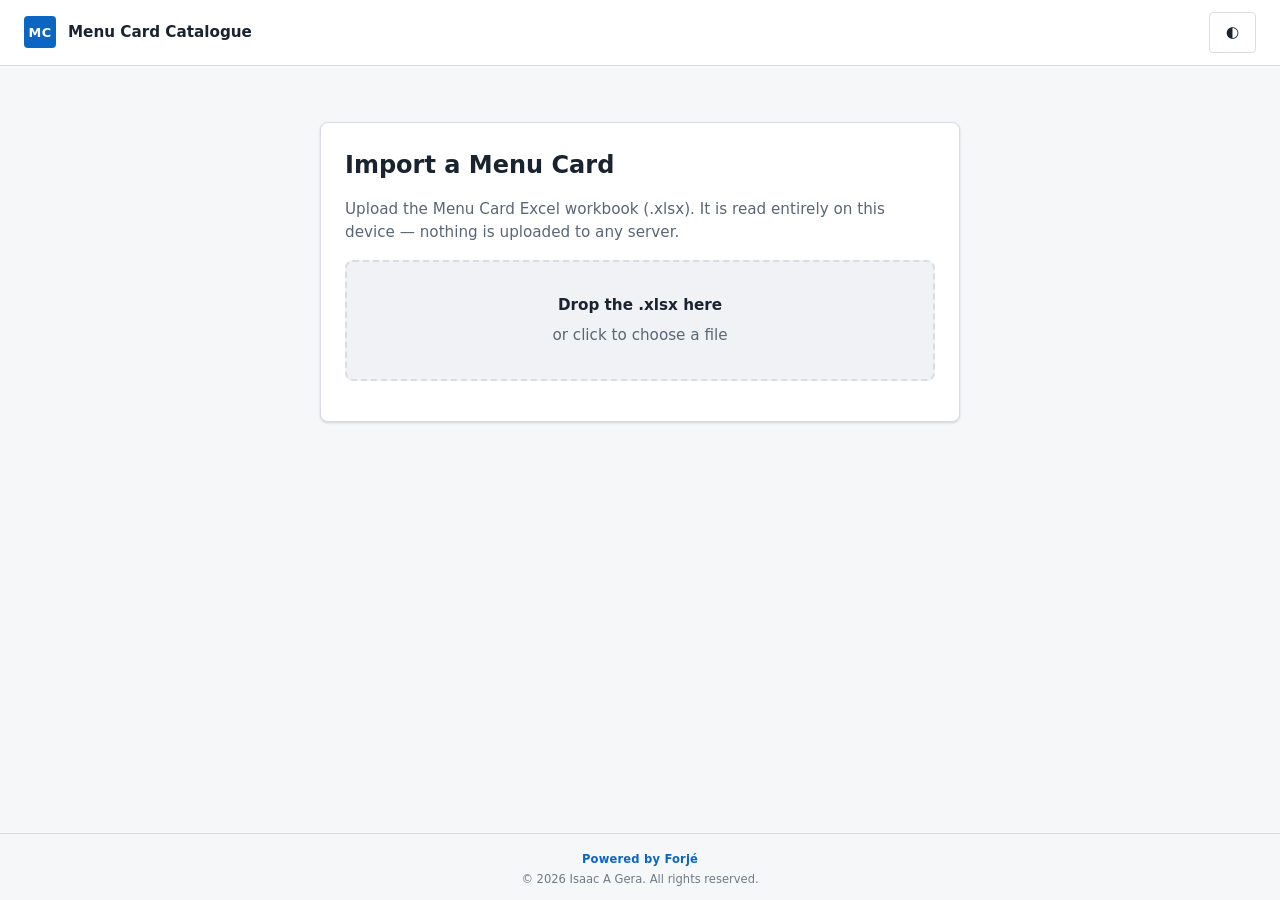
==== index.html @ 1cf1919e "Initial commit — Menu Card Catalogue v1 (standalone PWA)" ====
<!DOCTYPE html>
<html lang="en" data-theme="">
<head>
  <meta charset="UTF-8" />
  <meta name="viewport" content="width=device-width, initial-scale=1, viewport-fit=cover" />
  <meta name="theme-color" content="#0a66c2" />
  <meta name="description" content="Import a middleware Menu Card workbook and browse the Product Catalogue. Runs entirely on your device." />
  <title>Menu Card Catalogue</title>
  <link rel="manifest" href="./manifest.webmanifest" />
  <link rel="icon" href="./icons/icon.svg" type="image/svg+xml" />
  <link rel="apple-touch-icon" href="./icons/icon.svg" />
  <link rel="stylesheet" href="./styles/tokens.css" />
  <link rel="stylesheet" href="./styles/app.css" />
</head>
<body>
  <header class="app-header">
    <div class="app-header-left">
      <span class="app-logo" aria-hidden="true">MC</span>
      <span class="app-title">Menu Card Catalogue</span>
    </div>
    <div class="app-header-right">
      <button id="theme-toggle" class="btn-ghost" type="button" title="Toggle light / dark" aria-label="Toggle light or dark theme">◐</button>
    </div>
  </header>

  <main id="view" class="app-main">Loading…</main>

  <footer class="app-footer no-print">
    <span class="app-footer-brand">Powered by Forjé</span>
    <span class="app-footer-copy">&copy; 2026 Isaac A Gera. All rights reserved.</span>
  </footer>

  <script type="module" src="./js/app.js"></script>
</body>
</html>
---- styles/tokens.css ----
/* Design tokens — colour, spacing, radius, shadow, motion. Light + dark via
   prefers-color-scheme + manual toggle; honours reduced-motion. Shared with the MDP look. */

:root {
  --bg: #f6f7f9;
  --surface: #ffffff;
  --surface-2: #f0f2f5;
  --border: #d9dde3;
  --text: #1a2430;
  --text-light: #5a6675;
  --muted: #8a94a3;

  --primary: #0a66c2;
  --primary-hover: #0954a0;
  --primary-contrast: #ffffff;

  --success: #1f8a4c;
  --warning: #b8860b;
  --danger: #c0392b;

  --space-1: 0.25rem;
  --space-2: 0.5rem;
  --space-3: 0.75rem;
  --space-4: 1rem;
  --space-5: 1.5rem;
  --space-6: 2rem;

  --radius-sm: 4px;
  --radius: 8px;
  --radius-lg: 12px;
  --shadow-1: 0 1px 2px rgba(16, 24, 40, 0.06), 0 1px 3px rgba(16, 24, 40, 0.1);
  --shadow-2: 0 4px 8px rgba(16, 24, 40, 0.08), 0 2px 4px rgba(16, 24, 40, 0.06);

  --font-sans: 'Segoe UI', system-ui, -apple-system, Roboto, Helvetica, Arial, sans-serif;
  --fs-sm: 0.82rem;
  --fs-base: 0.95rem;
  --fs-lg: 1.15rem;
  --fs-xl: 1.5rem;

  --transition: 160ms ease-out;
}

@media (prefers-color-scheme: dark) {
  :root:not([data-theme='light']) {
    --bg: #12171e;
    --surface: #1a212b;
    --surface-2: #222b36;
    --border: #2e3844;
    --text: #e8edf3;
    --text-light: #a9b4c0;
    --muted: #76828f;
    --primary: #4a9eea;
    --primary-hover: #68b0f0;
    --primary-contrast: #0b1016;
    --shadow-1: 0 1px 2px rgba(0, 0, 0, 0.3), 0 1px 3px rgba(0, 0, 0, 0.4);
    --shadow-2: 0 4px 8px rgba(0, 0, 0, 0.35), 0 2px 4px rgba(0, 0, 0, 0.3);
  }
}

:root[data-theme='dark'] {
  --bg: #12171e;
  --surface: #1a212b;
  --surface-2: #222b36;
  --border: #2e3844;
  --text: #e8edf3;
  --text-light: #a9b4c0;
  --muted: #76828f;
  --primary: #4a9eea;
  --primary-hover: #68b0f0;
  --primary-contrast: #0b1016;
  --shadow-1: 0 1px 2px rgba(0, 0, 0, 0.3), 0 1px 3px rgba(0, 0, 0, 0.4);
  --shadow-2: 0 4px 8px rgba(0, 0, 0, 0.35), 0 2px 4px rgba(0, 0, 0, 0.3);
}

@media (prefers-reduced-motion: reduce) {
  :root { --transition: 0ms; }
}
---- styles/app.css ----
/* Menu Card Catalogue — app styles. Mobile-friendly; table collapses to cards on narrow screens. */

* { box-sizing: border-box; }
html, body { margin: 0; padding: 0; }
body {
  font-family: var(--font-sans);
  font-size: var(--fs-base);
  color: var(--text);
  background: var(--bg);
  line-height: 1.5;
  min-height: 100vh;
  display: flex;
  flex-direction: column;
}

h1 { font-size: var(--fs-xl); margin: 0 0 var(--space-2); }
h2 { font-size: var(--fs-lg); }
.muted { color: var(--text-light); }
.form-error { color: var(--danger); }

/* ---- header ---- */
.app-header {
  display: flex; align-items: center; justify-content: space-between;
  gap: var(--space-3);
  padding: var(--space-3) var(--space-5);
  background: var(--surface);
  border-bottom: 1px solid var(--border);
  position: sticky; top: 0; z-index: 10;
}
.app-header-left { display: flex; align-items: center; gap: var(--space-3); }
.app-logo {
  display: inline-grid; place-items: center;
  width: 32px; height: 32px; border-radius: var(--radius-sm);
  background: var(--primary); color: var(--primary-contrast);
  font-weight: 700; font-size: 0.8rem; letter-spacing: 0.5px;
}
.app-title { font-weight: 600; }

.app-main {
  flex: 1;
  width: 100%; max-width: 1200px;
  margin: 0 auto;
  padding: var(--space-5);
}

/* ---- buttons ---- */
.btn-primary, .btn-ghost {
  font: inherit; cursor: pointer;
  padding: var(--space-2) var(--space-4);
  border-radius: var(--radius-sm);
  border: 1px solid transparent;
  transition: background var(--transition), border-color var(--transition), transform var(--transition);
}
.btn-primary { background: var(--primary); color: var(--primary-contrast); }
.btn-primary:hover { background: var(--primary-hover); }
.btn-primary:disabled { opacity: 0.6; cursor: default; }
.btn-ghost { background: transparent; color: var(--text); border-color: var(--border); }
.btn-ghost:hover { border-color: var(--primary); color: var(--primary); }
:focus-visible { outline: 2px solid var(--primary); outline-offset: 2px; }

/* ---- card ---- */
.card {
  background: var(--surface);
  border: 1px solid var(--border);
  border-radius: var(--radius);
  box-shadow: var(--shadow-1);
  padding: var(--space-5);
}

.badge {
  display: inline-block;
  padding: 1px 8px; font-size: var(--fs-sm);
  border: 1px solid var(--border); border-radius: 999px;
  color: var(--text-light);
}

/* ---- upload ---- */
.upload-card { max-width: 640px; margin: var(--space-6) auto; }
.dropzone {
  margin-top: var(--space-4);
  border: 2px dashed var(--border); border-radius: var(--radius);
  background: var(--surface-2);
  padding: var(--space-6);
  text-align: center; cursor: pointer;
  transition: border-color var(--transition), background var(--transition);
}
.dropzone:hover, .dropzone.drag { border-color: var(--primary); background: color-mix(in srgb, var(--primary) 6%, var(--surface-2)); }
.dropzone-inner { display: flex; flex-direction: column; gap: var(--space-2); }
.import-status { margin-top: var(--space-4); }
.import-ok { color: var(--success); font-weight: 600; }

/* ---- catalogue head ---- */
.cat-head {
  display: flex; align-items: flex-start; justify-content: space-between;
  gap: var(--space-4); flex-wrap: wrap; margin-bottom: var(--space-4);
}
.cat-head-actions { display: flex; gap: var(--space-3); flex-wrap: wrap; }

/* ---- controls ---- */
.cat-controls { display: flex; flex-direction: column; gap: var(--space-4); }
.pill-group { display: flex; align-items: center; gap: var(--space-3); flex-wrap: wrap; }
.pill-label { font-size: var(--fs-sm); color: var(--text-light); min-width: 72px; }
.pills { display: flex; gap: var(--space-2); flex-wrap: wrap; }
.pill {
  font: inherit; cursor: pointer;
  padding: 3px 12px; border-radius: 999px;
  border: 1px solid var(--border); background: var(--surface);
  color: var(--text-light);
  transition: all var(--transition);
}
.pill:hover { border-color: var(--primary); color: var(--primary); }
.pill.active { background: var(--primary); color: var(--primary-contrast); border-color: var(--primary); }

.cat-search { display: flex; align-items: center; gap: var(--space-3); flex-wrap: wrap; }
.cat-search input[type="search"] {
  flex: 1; min-width: 180px;
  padding: var(--space-2) var(--space-3);
  border: 1px solid var(--border); border-radius: var(--radius-sm);
  background: var(--bg); color: var(--text); font: inherit;
}

/* ---- data table ---- */
.data-table { width: 100%; border-collapse: collapse; background: var(--surface); }
.data-table th, .data-table td {
  text-align: left; padding: var(--space-2) var(--space-3);
  border-bottom: 1px solid var(--border);
}
.data-table thead th { font-size: var(--fs-sm); color: var(--text-light); background: var(--surface-2); }
.data-table tbody tr:hover { background: var(--surface-2); }
.data-table .num { text-align: right; white-space: nowrap; }

/* ---- detail ---- */
.cat-detail { margin-top: var(--space-5); }
.kv { width: 100%; border-collapse: collapse; margin: var(--space-3) 0; }
.kv th, .kv td { text-align: left; padding: var(--space-2) var(--space-3); border-bottom: 1px solid var(--border); }
.kv th { color: var(--text-light); font-weight: 500; width: 40%; }

/* ---- footer ---- */
.app-footer {
  margin-top: var(--space-5); padding: var(--space-4) 0 var(--space-3);
  border-top: 1px solid var(--border); text-align: center;
  color: var(--text-light); font-size: 0.72rem; line-height: 1.6;
  display: flex; flex-direction: column; gap: 0.1rem;
}
.app-footer-brand { color: var(--primary); font-weight: 600; letter-spacing: 0.2px; }
.app-footer-copy { opacity: 0.85; }

/* ============================================================
   Mobile — collapse the table into stacked cards
   ============================================================ */
@media (max-width: 720px) {
  .app-main { padding: var(--space-4); }
  .pill-label { min-width: 0; }

  .cat-table thead { display: none; }           /* hide header + filter row on phone */
  .cat-table, .cat-table tbody, .cat-table tr, .cat-table td { display: block; width: 100%; }
  .cat-table tr {
    margin-bottom: var(--space-3);
    border: 1px solid var(--border); border-radius: var(--radius);
    background: var(--surface); box-shadow: var(--shadow-1);
    padding: var(--space-2) var(--space-3);
  }
  .cat-table td {
    display: flex; justify-content: space-between; gap: var(--space-4);
    border-bottom: 1px solid var(--border); padding: var(--space-2) 0;
    text-align: right;
  }
  .cat-table td:last-child { border-bottom: 0; }
  .cat-table td::before {
    content: attr(data-label);
    font-size: var(--fs-sm); color: var(--text-light);
    text-align: left; font-weight: 500;
  }
  .cat-table td.num { text-align: right; }
}

@media print {
  .no-print, .app-header, .cat-head-actions, .cat-controls, #detail { display: none !important; }
}
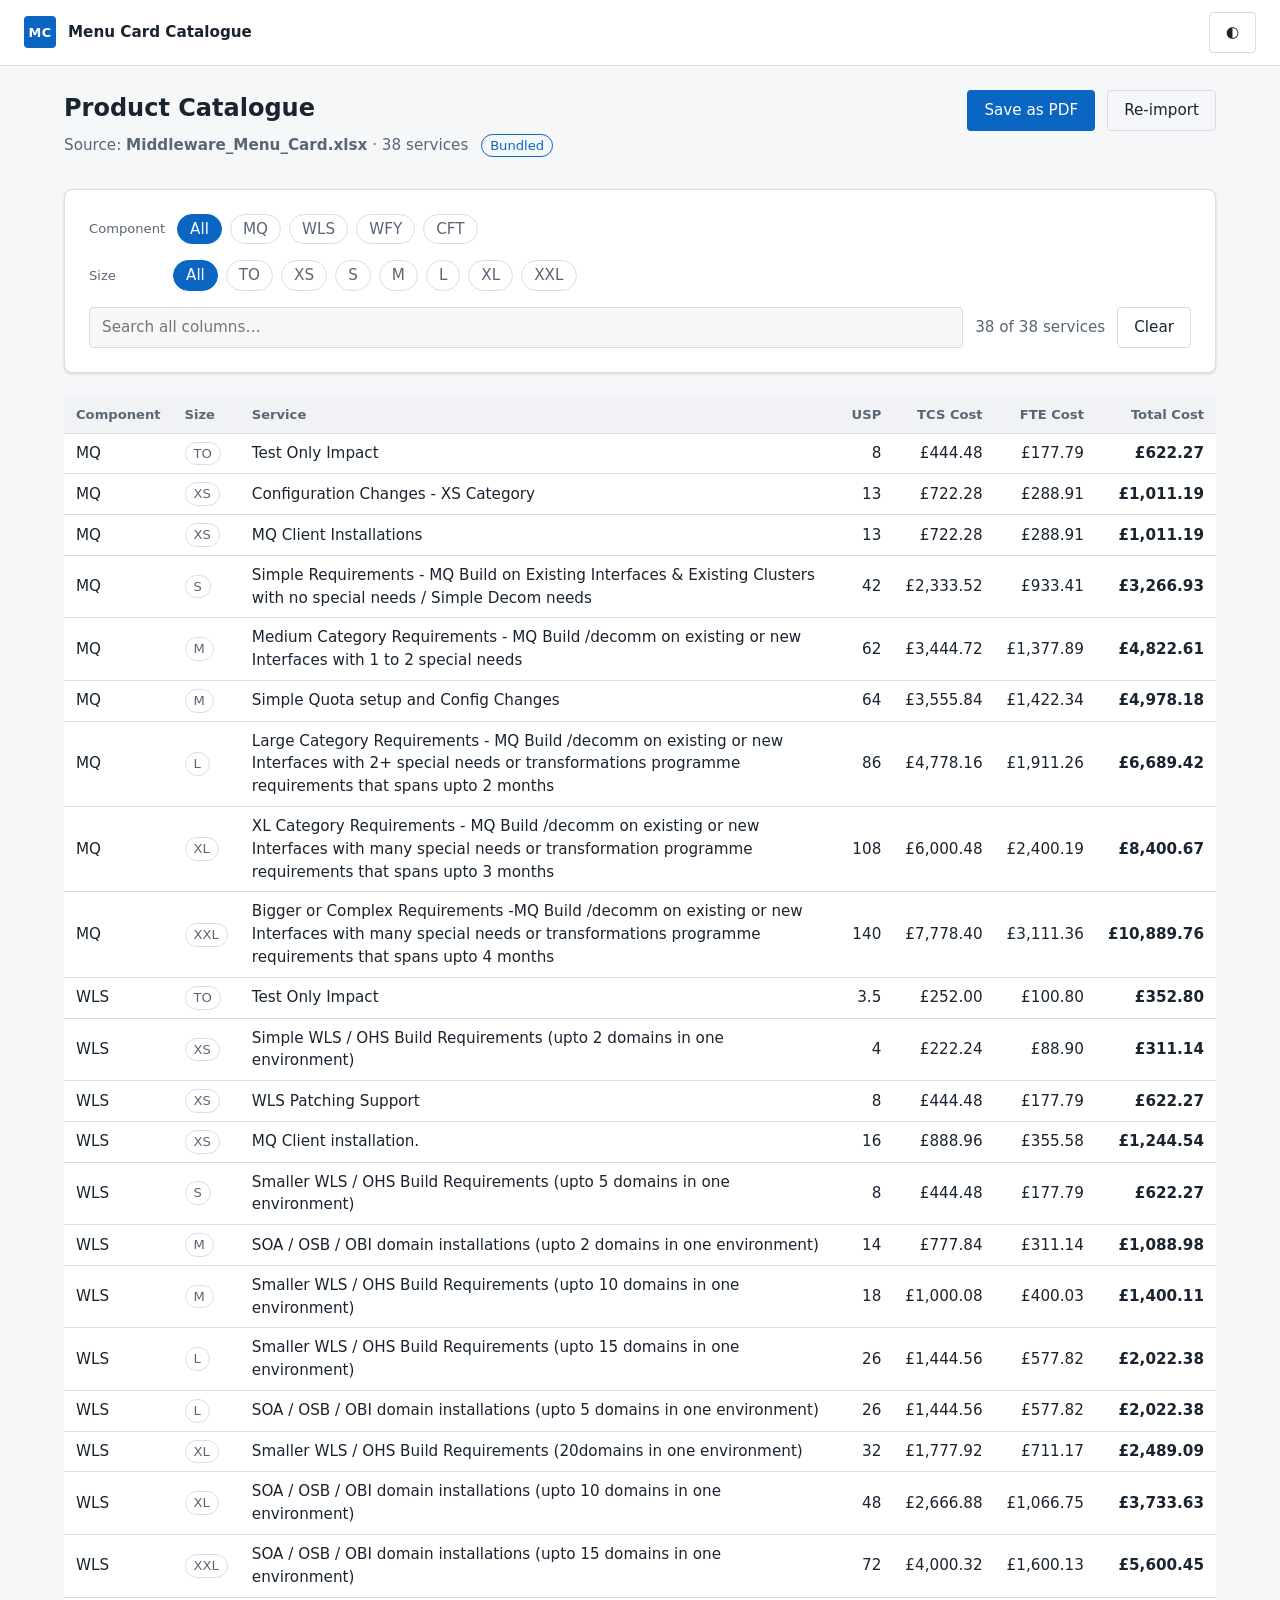
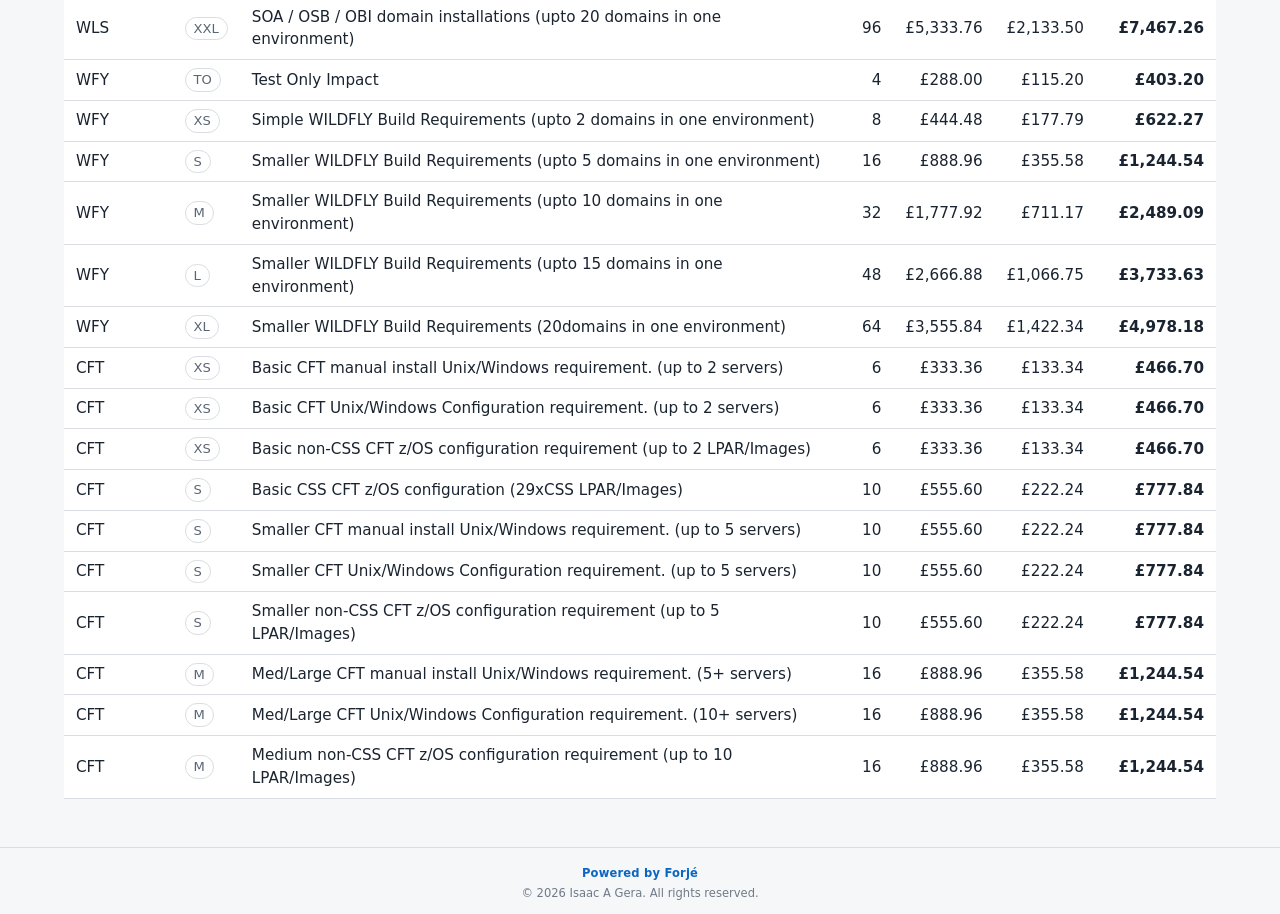
==== commit 3c200a29: "v1.2.0: fix manifest warnings — PNG icons (192/512/maskable) + screenshots + mcc-v5 SW" ====
--- a/index.html
+++ b/index.html
@@ -8,7 +8,7 @@
   <title>Menu Card Catalogue</title>
   <link rel="manifest" href="./manifest.webmanifest" />
   <link rel="icon" href="./icons/icon.svg" type="image/svg+xml" />
-  <link rel="apple-touch-icon" href="./icons/icon.svg" />
+  <link rel="apple-touch-icon" href="./icons/icon-192.png" />
   <link rel="stylesheet" href="./styles/tokens.css" />
   <link rel="stylesheet" href="./styles/app.css" />
 </head>
--- a/styles/app.css
+++ b/styles/app.css
@@ -177,3 +177,6 @@
 @media print {
   .no-print, .app-header, .cat-head-actions, .cat-controls, #detail { display: none !important; }
 }
+
+/* which card is loaded — bundled (shipped with the app) vs uploaded (user-chosen) */
+.source-badge { margin-left: var(--space-2); border-color: var(--primary); color: var(--primary); }
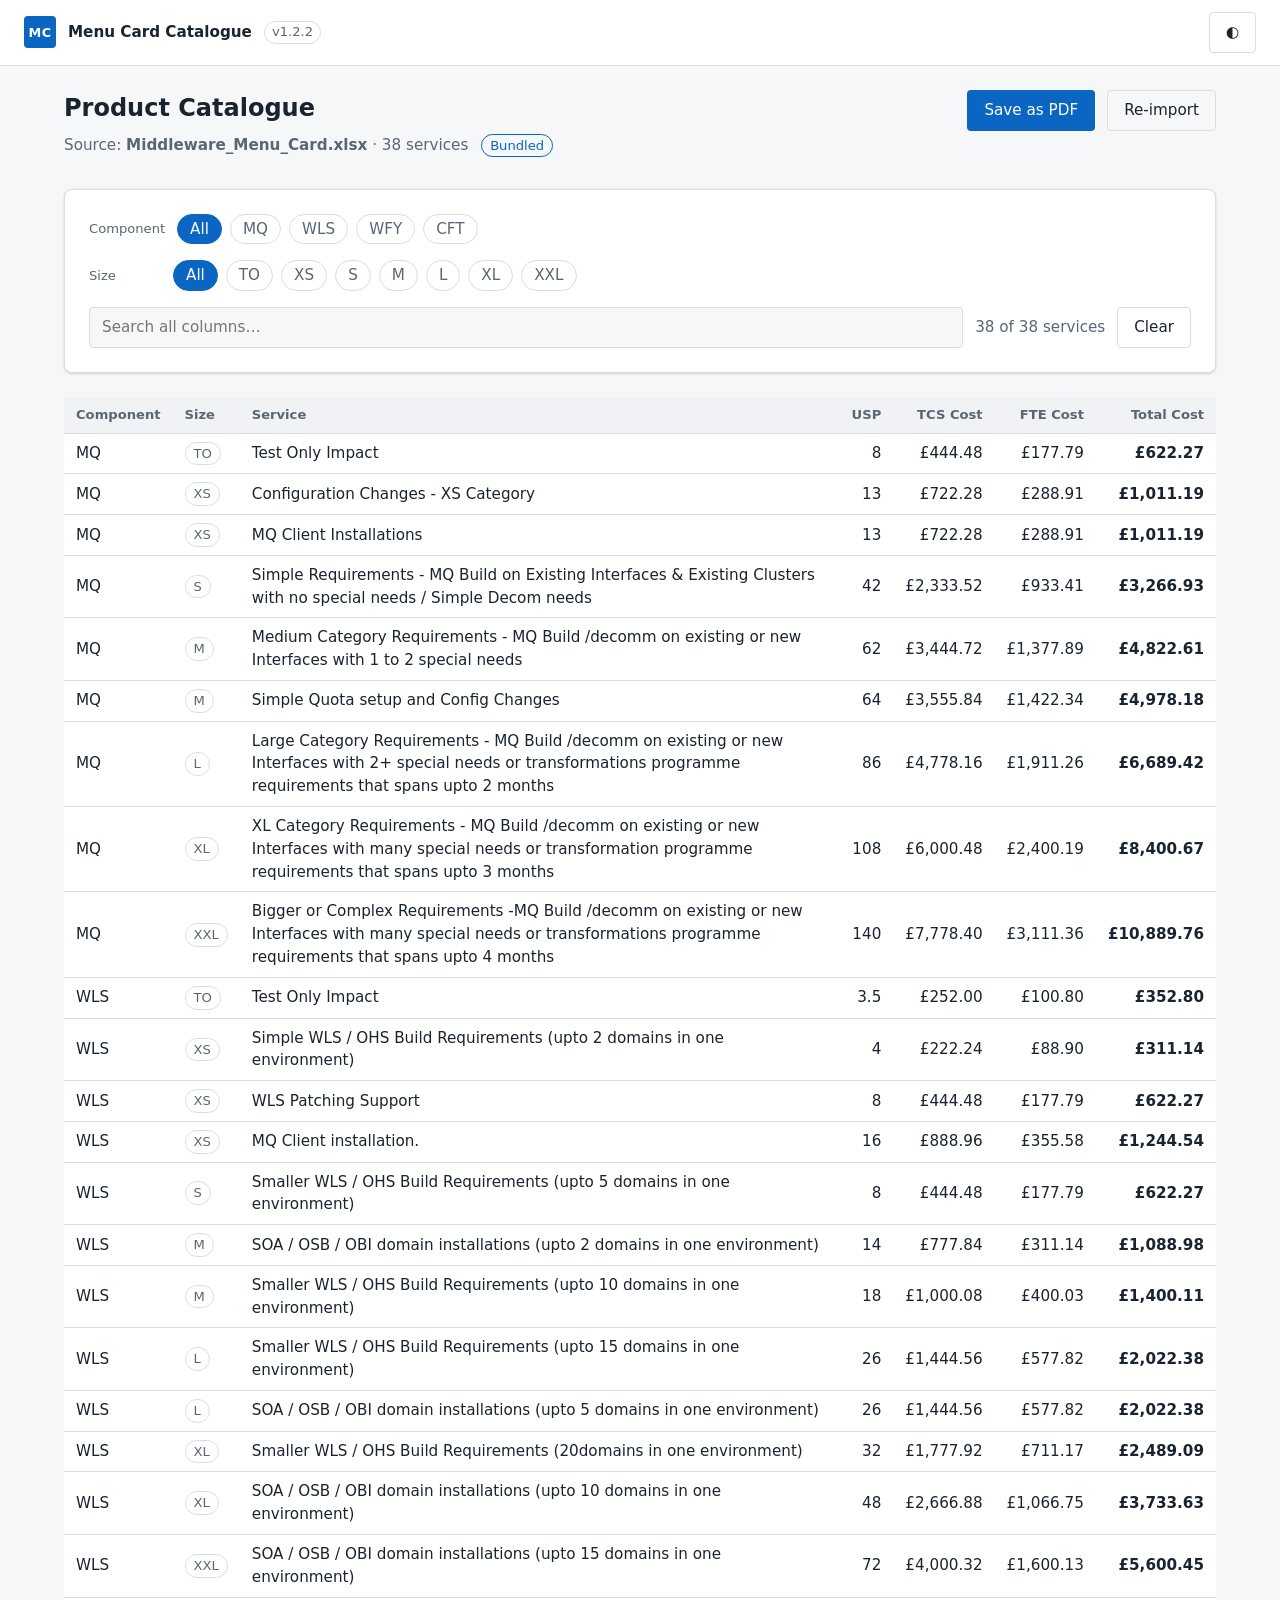
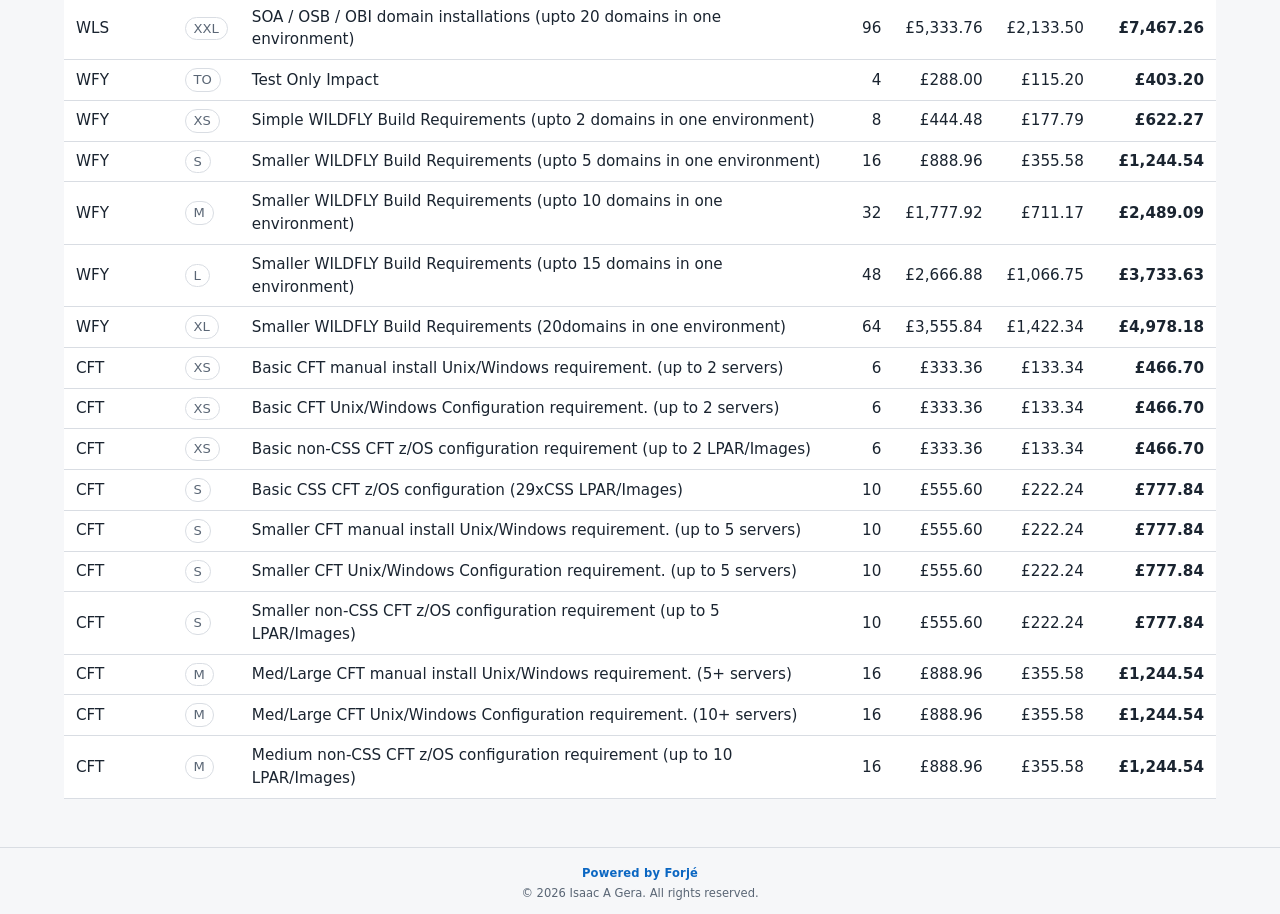
==== commit f2646502: "v1.2.2: add version badge next to title; bump APP_VERSION to 1.2.2; fix dead SVG icon ref; SW mcc-v8" ====
--- a/index.html
+++ b/index.html
@@ -7,7 +7,7 @@
   <meta name="description" content="Import a middleware Menu Card workbook and browse the Product Catalogue. Runs entirely on your device." />
   <title>Menu Card Catalogue</title>
   <link rel="manifest" href="./manifest.webmanifest" />
-  <link rel="icon" href="./icons/icon.svg" type="image/svg+xml" />
+  <link rel="icon" href="./icons/icon-192.png" type="image/png" />
   <link rel="apple-touch-icon" href="./icons/icon-192.png" />
   <link rel="stylesheet" href="./styles/tokens.css" />
   <link rel="stylesheet" href="./styles/app.css" />
@@ -17,6 +17,7 @@
     <div class="app-header-left">
       <span class="app-logo" aria-hidden="true">MC</span>
       <span class="app-title">Menu Card Catalogue</span>
+      <span id="app-version" class="app-version" aria-label="App version"></span>
     </div>
     <div class="app-header-right">
       <button id="theme-toggle" class="btn-ghost" type="button" title="Toggle light / dark" aria-label="Toggle light or dark theme">◐</button>
--- a/styles/app.css
+++ b/styles/app.css
@@ -35,12 +35,22 @@
   font-weight: 700; font-size: 0.8rem; letter-spacing: 0.5px;
 }
 .app-title { font-weight: 600; }
+.app-version {
+  font-size: var(--fs-sm);
+  color: var(--text-light);
+  padding: 1px 7px;
+  border: 1px solid var(--border);
+  border-radius: 999px;
+  line-height: 1.4;
+  white-space: nowrap;
+}
 
 .app-main {
   flex: 1;
   width: 100%; max-width: 1200px;
   margin: 0 auto;
   padding: var(--space-5);
+  min-height: 60vh; /* reserve space during async load to prevent CLS */
 }
 
 /* ---- buttons ---- */
@@ -49,7 +59,7 @@
   padding: var(--space-2) var(--space-4);
   border-radius: var(--radius-sm);
   border: 1px solid transparent;
-  transition: background var(--transition), border-color var(--transition), transform var(--transition);
+  transition: background var(--transition), transform var(--transition);
 }
 .btn-primary { background: var(--primary); color: var(--primary-contrast); }
 .btn-primary:hover { background: var(--primary-hover); }
@@ -143,7 +153,6 @@
   display: flex; flex-direction: column; gap: 0.1rem;
 }
 .app-footer-brand { color: var(--primary); font-weight: 600; letter-spacing: 0.2px; }
-.app-footer-copy { opacity: 0.85; }
 
 /* ============================================================
    Mobile — collapse the table into stacked cards
